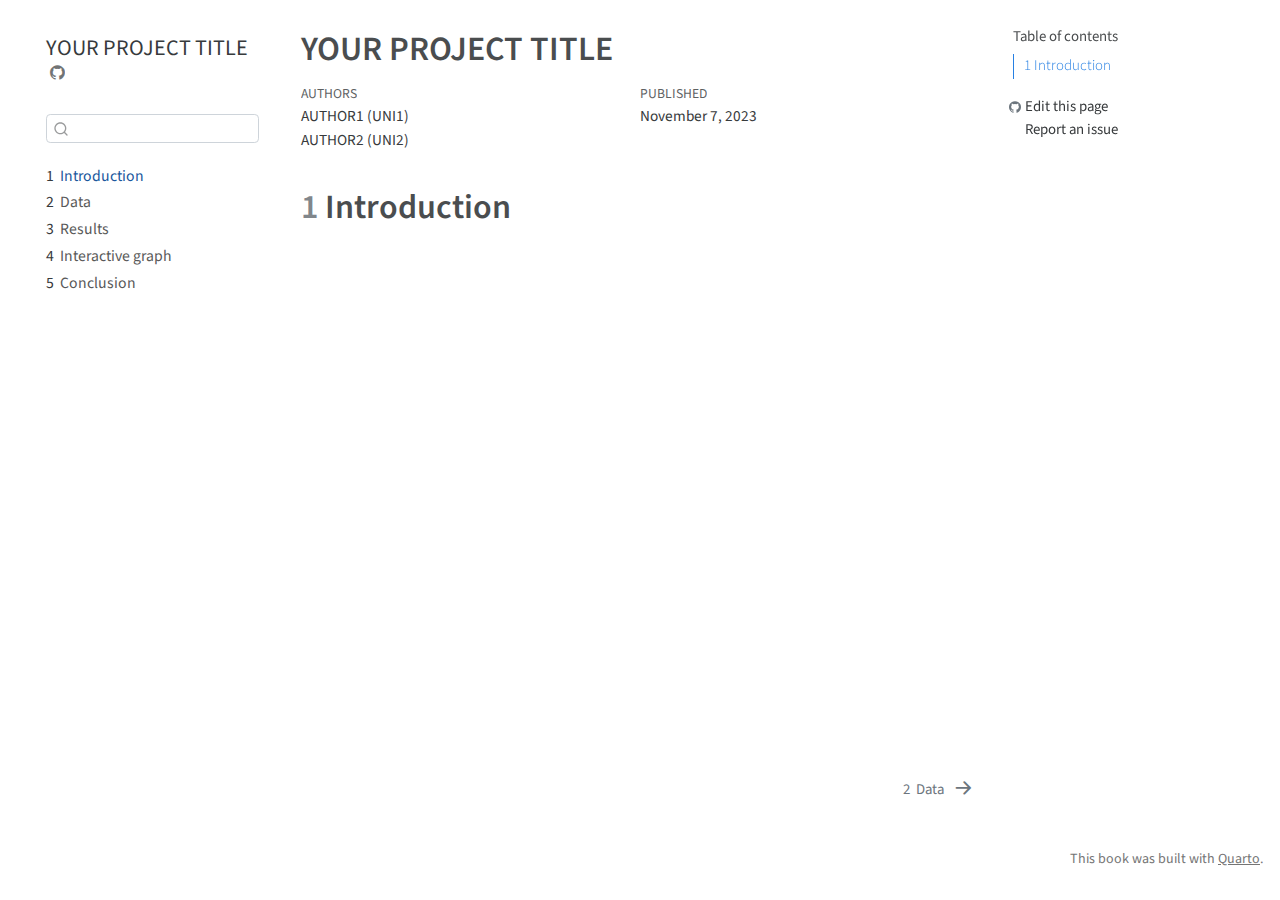
==== docs/index.html @ 5ba65faf "Initial commit" ====
<!DOCTYPE html>
<html xmlns="http://www.w3.org/1999/xhtml" lang="en" xml:lang="en"><head>

<meta charset="utf-8">
<meta name="generator" content="quarto-1.3.433">

<meta name="viewport" content="width=device-width, initial-scale=1.0, user-scalable=yes">

<meta name="author" content="AUTHOR1 (UNI1)">
<meta name="author" content="AUTHOR2 (UNI2)">
<meta name="dcterms.date" content="2023-11-07">

<title>YOUR PROJECT TITLE</title>
<style>
code{white-space: pre-wrap;}
span.smallcaps{font-variant: small-caps;}
div.columns{display: flex; gap: min(4vw, 1.5em);}
div.column{flex: auto; overflow-x: auto;}
div.hanging-indent{margin-left: 1.5em; text-indent: -1.5em;}
ul.task-list{list-style: none;}
ul.task-list li input[type="checkbox"] {
  width: 0.8em;
  margin: 0 0.8em 0.2em -1em; /* quarto-specific, see https://github.com/quarto-dev/quarto-cli/issues/4556 */ 
  vertical-align: middle;
}
</style>


<script src="site_libs/quarto-nav/quarto-nav.js"></script>
<script src="site_libs/quarto-nav/headroom.min.js"></script>
<script src="site_libs/clipboard/clipboard.min.js"></script>
<script src="site_libs/quarto-search/autocomplete.umd.js"></script>
<script src="site_libs/quarto-search/fuse.min.js"></script>
<script src="site_libs/quarto-search/quarto-search.js"></script>
<meta name="quarto:offset" content="./">
<link href="./data.html" rel="next">
<script src="site_libs/quarto-html/quarto.js"></script>
<script src="site_libs/quarto-html/popper.min.js"></script>
<script src="site_libs/quarto-html/tippy.umd.min.js"></script>
<script src="site_libs/quarto-html/anchor.min.js"></script>
<link href="site_libs/quarto-html/tippy.css" rel="stylesheet">
<link href="site_libs/quarto-html/quarto-syntax-highlighting.css" rel="stylesheet" id="quarto-text-highlighting-styles">
<script src="site_libs/bootstrap/bootstrap.min.js"></script>
<link href="site_libs/bootstrap/bootstrap-icons.css" rel="stylesheet">
<link href="site_libs/bootstrap/bootstrap.min.css" rel="stylesheet" id="quarto-bootstrap" data-mode="light">
<script id="quarto-search-options" type="application/json">{
  "location": "sidebar",
  "copy-button": false,
  "collapse-after": 3,
  "panel-placement": "start",
  "type": "textbox",
  "limit": 20,
  "language": {
    "search-no-results-text": "No results",
    "search-matching-documents-text": "matching documents",
    "search-copy-link-title": "Copy link to search",
    "search-hide-matches-text": "Hide additional matches",
    "search-more-match-text": "more match in this document",
    "search-more-matches-text": "more matches in this document",
    "search-clear-button-title": "Clear",
    "search-detached-cancel-button-title": "Cancel",
    "search-submit-button-title": "Submit",
    "search-label": "Search"
  }
}</script>


</head>

<body class="nav-sidebar floating">

<div id="quarto-search-results"></div>
  <header id="quarto-header" class="headroom fixed-top">
  <nav class="quarto-secondary-nav">
    <div class="container-fluid d-flex">
      <button type="button" class="quarto-btn-toggle btn" data-bs-toggle="collapse" data-bs-target="#quarto-sidebar,#quarto-sidebar-glass" aria-controls="quarto-sidebar" aria-expanded="false" aria-label="Toggle sidebar navigation" onclick="if (window.quartoToggleHeadroom) { window.quartoToggleHeadroom(); }">
        <i class="bi bi-layout-text-sidebar-reverse"></i>
      </button>
      <nav class="quarto-page-breadcrumbs" aria-label="breadcrumb"><ol class="breadcrumb"><li class="breadcrumb-item"><a href="./index.html"><span class="chapter-number">1</span>&nbsp; <span class="chapter-title">Introduction</span></a></li></ol></nav>
      <a class="flex-grow-1" role="button" data-bs-toggle="collapse" data-bs-target="#quarto-sidebar,#quarto-sidebar-glass" aria-controls="quarto-sidebar" aria-expanded="false" aria-label="Toggle sidebar navigation" onclick="if (window.quartoToggleHeadroom) { window.quartoToggleHeadroom(); }">      
      </a>
      <button type="button" class="btn quarto-search-button" aria-label="" onclick="window.quartoOpenSearch();">
        <i class="bi bi-search"></i>
      </button>
    </div>
  </nav>
</header>
<!-- content -->
<div id="quarto-content" class="quarto-container page-columns page-rows-contents page-layout-article">
<!-- sidebar -->
  <nav id="quarto-sidebar" class="sidebar collapse collapse-horizontal sidebar-navigation floating overflow-auto">
    <div class="pt-lg-2 mt-2 text-left sidebar-header">
    <div class="sidebar-title mb-0 py-0">
      <a href="./">YOUR PROJECT TITLE</a> 
        <div class="sidebar-tools-main">
    <a href="https://github.com/YOUR_GITHUB_ACCOUNT/REPO_NAME" rel="" title="Source Code" class="quarto-navigation-tool px-1" aria-label="Source Code"><i class="bi bi-github"></i></a>
</div>
    </div>
      </div>
        <div class="mt-2 flex-shrink-0 align-items-center">
        <div class="sidebar-search">
        <div id="quarto-search" class="" title="Search"></div>
        </div>
        </div>
    <div class="sidebar-menu-container"> 
    <ul class="list-unstyled mt-1">
        <li class="sidebar-item">
  <div class="sidebar-item-container"> 
  <a href="./index.html" class="sidebar-item-text sidebar-link active">
 <span class="menu-text"><span class="chapter-number">1</span>&nbsp; <span class="chapter-title">Introduction</span></span></a>
  </div>
</li>
        <li class="sidebar-item">
  <div class="sidebar-item-container"> 
  <a href="./data.html" class="sidebar-item-text sidebar-link">
 <span class="menu-text"><span class="chapter-number">2</span>&nbsp; <span class="chapter-title">Data</span></span></a>
  </div>
</li>
        <li class="sidebar-item">
  <div class="sidebar-item-container"> 
  <a href="./results.html" class="sidebar-item-text sidebar-link">
 <span class="menu-text"><span class="chapter-number">3</span>&nbsp; <span class="chapter-title">Results</span></span></a>
  </div>
</li>
        <li class="sidebar-item">
  <div class="sidebar-item-container"> 
  <a href="./d3graph.html" class="sidebar-item-text sidebar-link">
 <span class="menu-text"><span class="chapter-number">4</span>&nbsp; <span class="chapter-title">Interactive graph</span></span></a>
  </div>
</li>
        <li class="sidebar-item">
  <div class="sidebar-item-container"> 
  <a href="./conclusion.html" class="sidebar-item-text sidebar-link">
 <span class="menu-text"><span class="chapter-number">5</span>&nbsp; <span class="chapter-title">Conclusion</span></span></a>
  </div>
</li>
    </ul>
    </div>
</nav>
<div id="quarto-sidebar-glass" data-bs-toggle="collapse" data-bs-target="#quarto-sidebar,#quarto-sidebar-glass"></div>
<!-- margin-sidebar -->
    <div id="quarto-margin-sidebar" class="sidebar margin-sidebar">
        <nav id="TOC" role="doc-toc" class="toc-active">
    <h2 id="toc-title">Table of contents</h2>
   
  <ul>
  <li><a href="#introduction" id="toc-introduction" class="nav-link active" data-scroll-target="#introduction"><span class="header-section-number">1</span> Introduction</a></li>
  </ul>
<div class="toc-actions"><div><i class="bi bi-github"></i></div><div class="action-links"><p><a href="https://github.com/YOUR_GITHUB_ACCOUNT/REPO_NAME/edit/main/index.qmd" class="toc-action">Edit this page</a></p><p><a href="https://github.com/YOUR_GITHUB_ACCOUNT/REPO_NAME/issues/new" class="toc-action">Report an issue</a></p></div></div></nav>
    </div>
<!-- main -->
<main class="content" id="quarto-document-content">

<header id="title-block-header" class="quarto-title-block default">
<div class="quarto-title">
<h1 class="title">YOUR PROJECT TITLE</h1>
</div>



<div class="quarto-title-meta">

    <div>
    <div class="quarto-title-meta-heading">Authors</div>
    <div class="quarto-title-meta-contents">
             <p>AUTHOR1 (UNI1) </p>
             <p>AUTHOR2 (UNI2) </p>
          </div>
  </div>
    
    <div>
    <div class="quarto-title-meta-heading">Published</div>
    <div class="quarto-title-meta-contents">
      <p class="date">November 7, 2023</p>
    </div>
  </div>
  
    
  </div>
  

</header>

<section id="introduction" class="level1" data-number="1">
<h1 data-number="1"><span class="header-section-number">1</span> Introduction</h1>


</section>

</main> <!-- /main -->
<script id="quarto-html-after-body" type="application/javascript">
window.document.addEventListener("DOMContentLoaded", function (event) {
  const toggleBodyColorMode = (bsSheetEl) => {
    const mode = bsSheetEl.getAttribute("data-mode");
    const bodyEl = window.document.querySelector("body");
    if (mode === "dark") {
      bodyEl.classList.add("quarto-dark");
      bodyEl.classList.remove("quarto-light");
    } else {
      bodyEl.classList.add("quarto-light");
      bodyEl.classList.remove("quarto-dark");
    }
  }
  const toggleBodyColorPrimary = () => {
    const bsSheetEl = window.document.querySelector("link#quarto-bootstrap");
    if (bsSheetEl) {
      toggleBodyColorMode(bsSheetEl);
    }
  }
  toggleBodyColorPrimary();  
  const icon = "";
  const anchorJS = new window.AnchorJS();
  anchorJS.options = {
    placement: 'right',
    icon: icon
  };
  anchorJS.add('.anchored');
  const isCodeAnnotation = (el) => {
    for (const clz of el.classList) {
      if (clz.startsWith('code-annotation-')) {                     
        return true;
      }
    }
    return false;
  }
  const clipboard = new window.ClipboardJS('.code-copy-button', {
    text: function(trigger) {
      const codeEl = trigger.previousElementSibling.cloneNode(true);
      for (const childEl of codeEl.children) {
        if (isCodeAnnotation(childEl)) {
          childEl.remove();
        }
      }
      return codeEl.innerText;
    }
  });
  clipboard.on('success', function(e) {
    // button target
    const button = e.trigger;
    // don't keep focus
    button.blur();
    // flash "checked"
    button.classList.add('code-copy-button-checked');
    var currentTitle = button.getAttribute("title");
    button.setAttribute("title", "Copied!");
    let tooltip;
    if (window.bootstrap) {
      button.setAttribute("data-bs-toggle", "tooltip");
      button.setAttribute("data-bs-placement", "left");
      button.setAttribute("data-bs-title", "Copied!");
      tooltip = new bootstrap.Tooltip(button, 
        { trigger: "manual", 
          customClass: "code-copy-button-tooltip",
          offset: [0, -8]});
      tooltip.show();    
    }
    setTimeout(function() {
      if (tooltip) {
        tooltip.hide();
        button.removeAttribute("data-bs-title");
        button.removeAttribute("data-bs-toggle");
        button.removeAttribute("data-bs-placement");
      }
      button.setAttribute("title", currentTitle);
      button.classList.remove('code-copy-button-checked');
    }, 1000);
    // clear code selection
    e.clearSelection();
  });
  function tippyHover(el, contentFn) {
    const config = {
      allowHTML: true,
      content: contentFn,
      maxWidth: 500,
      delay: 100,
      arrow: false,
      appendTo: function(el) {
          return el.parentElement;
      },
      interactive: true,
      interactiveBorder: 10,
      theme: 'quarto',
      placement: 'bottom-start'
    };
    window.tippy(el, config); 
  }
  const noterefs = window.document.querySelectorAll('a[role="doc-noteref"]');
  for (var i=0; i<noterefs.length; i++) {
    const ref = noterefs[i];
    tippyHover(ref, function() {
      // use id or data attribute instead here
      let href = ref.getAttribute('data-footnote-href') || ref.getAttribute('href');
      try { href = new URL(href).hash; } catch {}
      const id = href.replace(/^#\/?/, "");
      const note = window.document.getElementById(id);
      return note.innerHTML;
    });
  }
      let selectedAnnoteEl;
      const selectorForAnnotation = ( cell, annotation) => {
        let cellAttr = 'data-code-cell="' + cell + '"';
        let lineAttr = 'data-code-annotation="' +  annotation + '"';
        const selector = 'span[' + cellAttr + '][' + lineAttr + ']';
        return selector;
      }
      const selectCodeLines = (annoteEl) => {
        const doc = window.document;
        const targetCell = annoteEl.getAttribute("data-target-cell");
        const targetAnnotation = annoteEl.getAttribute("data-target-annotation");
        const annoteSpan = window.document.querySelector(selectorForAnnotation(targetCell, targetAnnotation));
        const lines = annoteSpan.getAttribute("data-code-lines").split(",");
        const lineIds = lines.map((line) => {
          return targetCell + "-" + line;
        })
        let top = null;
        let height = null;
        let parent = null;
        if (lineIds.length > 0) {
            //compute the position of the single el (top and bottom and make a div)
            const el = window.document.getElementById(lineIds[0]);
            top = el.offsetTop;
            height = el.offsetHeight;
            parent = el.parentElement.parentElement;
          if (lineIds.length > 1) {
            const lastEl = window.document.getElementById(lineIds[lineIds.length - 1]);
            const bottom = lastEl.offsetTop + lastEl.offsetHeight;
            height = bottom - top;
          }
          if (top !== null && height !== null && parent !== null) {
            // cook up a div (if necessary) and position it 
            let div = window.document.getElementById("code-annotation-line-highlight");
            if (div === null) {
              div = window.document.createElement("div");
              div.setAttribute("id", "code-annotation-line-highlight");
              div.style.position = 'absolute';
              parent.appendChild(div);
            }
            div.style.top = top - 2 + "px";
            div.style.height = height + 4 + "px";
            let gutterDiv = window.document.getElementById("code-annotation-line-highlight-gutter");
            if (gutterDiv === null) {
              gutterDiv = window.document.createElement("div");
              gutterDiv.setAttribute("id", "code-annotation-line-highlight-gutter");
              gutterDiv.style.position = 'absolute';
              const codeCell = window.document.getElementById(targetCell);
              const gutter = codeCell.querySelector('.code-annotation-gutter');
              gutter.appendChild(gutterDiv);
            }
            gutterDiv.style.top = top - 2 + "px";
            gutterDiv.style.height = height + 4 + "px";
          }
          selectedAnnoteEl = annoteEl;
        }
      };
      const unselectCodeLines = () => {
        const elementsIds = ["code-annotation-line-highlight", "code-annotation-line-highlight-gutter"];
        elementsIds.forEach((elId) => {
          const div = window.document.getElementById(elId);
          if (div) {
            div.remove();
          }
        });
        selectedAnnoteEl = undefined;
      };
      // Attach click handler to the DT
      const annoteDls = window.document.querySelectorAll('dt[data-target-cell]');
      for (const annoteDlNode of annoteDls) {
        annoteDlNode.addEventListener('click', (event) => {
          const clickedEl = event.target;
          if (clickedEl !== selectedAnnoteEl) {
            unselectCodeLines();
            const activeEl = window.document.querySelector('dt[data-target-cell].code-annotation-active');
            if (activeEl) {
              activeEl.classList.remove('code-annotation-active');
            }
            selectCodeLines(clickedEl);
            clickedEl.classList.add('code-annotation-active');
          } else {
            // Unselect the line
            unselectCodeLines();
            clickedEl.classList.remove('code-annotation-active');
          }
        });
      }
  const findCites = (el) => {
    const parentEl = el.parentElement;
    if (parentEl) {
      const cites = parentEl.dataset.cites;
      if (cites) {
        return {
          el,
          cites: cites.split(' ')
        };
      } else {
        return findCites(el.parentElement)
      }
    } else {
      return undefined;
    }
  };
  var bibliorefs = window.document.querySelectorAll('a[role="doc-biblioref"]');
  for (var i=0; i<bibliorefs.length; i++) {
    const ref = bibliorefs[i];
    const citeInfo = findCites(ref);
    if (citeInfo) {
      tippyHover(citeInfo.el, function() {
        var popup = window.document.createElement('div');
        citeInfo.cites.forEach(function(cite) {
          var citeDiv = window.document.createElement('div');
          citeDiv.classList.add('hanging-indent');
          citeDiv.classList.add('csl-entry');
          var biblioDiv = window.document.getElementById('ref-' + cite);
          if (biblioDiv) {
            citeDiv.innerHTML = biblioDiv.innerHTML;
          }
          popup.appendChild(citeDiv);
        });
        return popup.innerHTML;
      });
    }
  }
});
</script>
<nav class="page-navigation">
  <div class="nav-page nav-page-previous">
  </div>
  <div class="nav-page nav-page-next">
      <a href="./data.html" class="pagination-link">
        <span class="nav-page-text"><span class="chapter-number">2</span>&nbsp; <span class="chapter-title">Data</span></span> <i class="bi bi-arrow-right-short"></i>
      </a>
  </div>
</nav>
</div> <!-- /content -->
<footer class="footer">
  <div class="nav-footer">
    <div class="nav-footer-left">
      &nbsp;
    </div>   
    <div class="nav-footer-center">
      &nbsp;
    </div>
    <div class="nav-footer-right">This book was built with <a href="https://quarto.org/">Quarto</a>.</div>
  </div>
</footer>



</body></html>
---- docs/site_libs/quarto-html/tippy.css ----
.tippy-box[data-animation=fade][data-state=hidden]{opacity:0}[data-tippy-root]{max-width:calc(100vw - 10px)}.tippy-box{position:relative;background-color:#333;color:#fff;border-radius:4px;font-size:14px;line-height:1.4;white-space:normal;outline:0;transition-property:transform,visibility,opacity}.tippy-box[data-placement^=top]>.tippy-arrow{bottom:0}.tippy-box[data-placement^=top]>.tippy-arrow:before{bottom:-7px;left:0;border-width:8px 8px 0;border-top-color:initial;transform-origin:center top}.tippy-box[data-placement^=bottom]>.tippy-arrow{top:0}.tippy-box[data-placement^=bottom]>.tippy-arrow:before{top:-7px;left:0;border-width:0 8px 8px;border-bottom-color:initial;transform-origin:center bottom}.tippy-box[data-placement^=left]>.tippy-arrow{right:0}.tippy-box[data-placement^=left]>.tippy-arrow:before{border-width:8px 0 8px 8px;border-left-color:initial;right:-7px;transform-origin:center left}.tippy-box[data-placement^=right]>.tippy-arrow{left:0}.tippy-box[data-placement^=right]>.tippy-arrow:before{left:-7px;border-width:8px 8px 8px 0;border-right-color:initial;transform-origin:center right}.tippy-box[data-inertia][data-state=visible]{transition-timing-function:cubic-bezier(.54,1.5,.38,1.11)}.tippy-arrow{width:16px;height:16px;color:#333}.tippy-arrow:before{content:"";position:absolute;border-color:transparent;border-style:solid}.tippy-content{position:relative;padding:5px 9px;z-index:1}
---- docs/site_libs/quarto-html/quarto-syntax-highlighting.css ----
/* quarto syntax highlight colors */
:root {
  --quarto-hl-ot-color: #003B4F;
  --quarto-hl-at-color: #657422;
  --quarto-hl-ss-color: #20794D;
  --quarto-hl-an-color: #5E5E5E;
  --quarto-hl-fu-color: #4758AB;
  --quarto-hl-st-color: #20794D;
  --quarto-hl-cf-color: #003B4F;
  --quarto-hl-op-color: #5E5E5E;
  --quarto-hl-er-color: #AD0000;
  --quarto-hl-bn-color: #AD0000;
  --quarto-hl-al-color: #AD0000;
  --quarto-hl-va-color: #111111;
  --quarto-hl-bu-color: inherit;
  --quarto-hl-ex-color: inherit;
  --quarto-hl-pp-color: #AD0000;
  --quarto-hl-in-color: #5E5E5E;
  --quarto-hl-vs-color: #20794D;
  --quarto-hl-wa-color: #5E5E5E;
  --quarto-hl-do-color: #5E5E5E;
  --quarto-hl-im-color: #00769E;
  --quarto-hl-ch-color: #20794D;
  --quarto-hl-dt-color: #AD0000;
  --quarto-hl-fl-color: #AD0000;
  --quarto-hl-co-color: #5E5E5E;
  --quarto-hl-cv-color: #5E5E5E;
  --quarto-hl-cn-color: #8f5902;
  --quarto-hl-sc-color: #5E5E5E;
  --quarto-hl-dv-color: #AD0000;
  --quarto-hl-kw-color: #003B4F;
}

/* other quarto variables */
:root {
  --quarto-font-monospace: SFMono-Regular, Menlo, Monaco, Consolas, "Liberation Mono", "Courier New", monospace;
}

pre > code.sourceCode > span {
  color: #003B4F;
}

code span {
  color: #003B4F;
}

code.sourceCode > span {
  color: #003B4F;
}

div.sourceCode,
div.sourceCode pre.sourceCode {
  color: #003B4F;
}

code span.ot {
  color: #003B4F;
  font-style: inherit;
}

code span.at {
  color: #657422;
  font-style: inherit;
}

code span.ss {
  color: #20794D;
  font-style: inherit;
}

code span.an {
  color: #5E5E5E;
  font-style: inherit;
}

code span.fu {
  color: #4758AB;
  font-style: inherit;
}

code span.st {
  color: #20794D;
  font-style: inherit;
}

code span.cf {
  color: #003B4F;
  font-style: inherit;
}

code span.op {
  color: #5E5E5E;
  font-style: inherit;
}

code span.er {
  color: #AD0000;
  font-style: inherit;
}

code span.bn {
  color: #AD0000;
  font-style: inherit;
}

code span.al {
  color: #AD0000;
  font-style: inherit;
}

code span.va {
  color: #111111;
  font-style: inherit;
}

code span.bu {
  font-style: inherit;
}

code span.ex {
  font-style: inherit;
}

code span.pp {
  color: #AD0000;
  font-style: inherit;
}

code span.in {
  color: #5E5E5E;
  font-style: inherit;
}

code span.vs {
  color: #20794D;
  font-style: inherit;
}

code span.wa {
  color: #5E5E5E;
  font-style: italic;
}

code span.do {
  color: #5E5E5E;
  font-style: italic;
}

code span.im {
  color: #00769E;
  font-style: inherit;
}

code span.ch {
  color: #20794D;
  font-style: inherit;
}

code span.dt {
  color: #AD0000;
  font-style: inherit;
}

code span.fl {
  color: #AD0000;
  font-style: inherit;
}

code span.co {
  color: #5E5E5E;
  font-style: inherit;
}

code span.cv {
  color: #5E5E5E;
  font-style: italic;
}

code span.cn {
  color: #8f5902;
  font-style: inherit;
}

code span.sc {
  color: #5E5E5E;
  font-style: inherit;
}

code span.dv {
  color: #AD0000;
  font-style: inherit;
}

code span.kw {
  color: #003B4F;
  font-style: inherit;
}

.prevent-inlining {
  content: "</";
}

/*# sourceMappingURL=debc5d5d77c3f9108843748ff7464032.css.map */
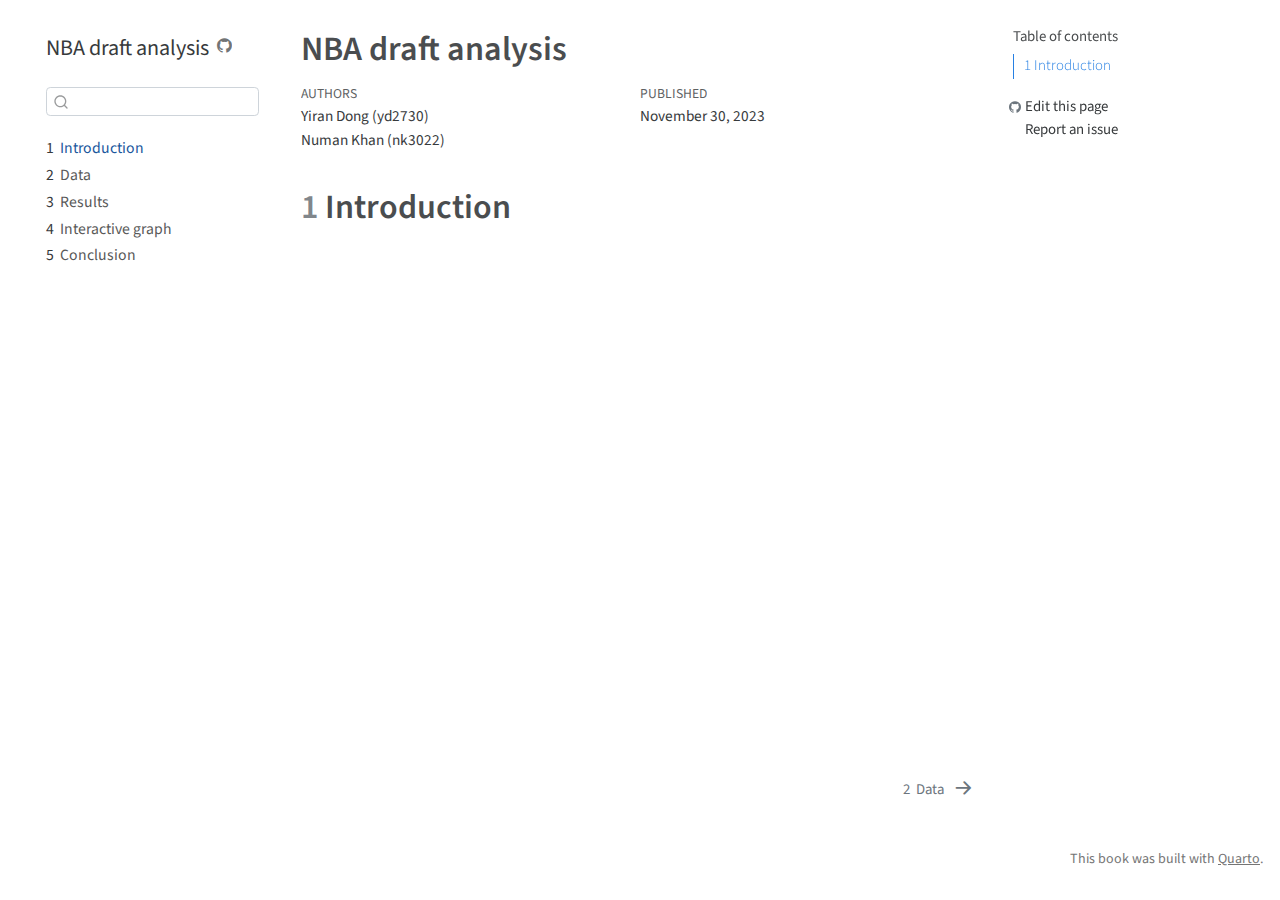
==== commit b9ffd57c: "Inital and data update" ====
--- a/docs/index.html
+++ b/docs/index.html
@@ -6,11 +6,11 @@
 
 <meta name="viewport" content="width=device-width, initial-scale=1.0, user-scalable=yes">
 
-<meta name="author" content="AUTHOR1 (UNI1)">
-<meta name="author" content="AUTHOR2 (UNI2)">
-<meta name="dcterms.date" content="2023-11-07">
-
-<title>YOUR PROJECT TITLE</title>
+<meta name="author" content="Yiran Dong (yd2730)">
+<meta name="author" content="Numan Khan (nk3022)">
+<meta name="dcterms.date" content="2023-11-30">
+
+<title>NBA draft analysis</title>
 <style>
 code{white-space: pre-wrap;}
 span.smallcaps{font-variant: small-caps;}
@@ -91,9 +91,9 @@
   <nav id="quarto-sidebar" class="sidebar collapse collapse-horizontal sidebar-navigation floating overflow-auto">
     <div class="pt-lg-2 mt-2 text-left sidebar-header">
     <div class="sidebar-title mb-0 py-0">
-      <a href="./">YOUR PROJECT TITLE</a> 
+      <a href="./">NBA draft analysis</a> 
         <div class="sidebar-tools-main">
-    <a href="https://github.com/YOUR_GITHUB_ACCOUNT/REPO_NAME" rel="" title="Source Code" class="quarto-navigation-tool px-1" aria-label="Source Code"><i class="bi bi-github"></i></a>
+    <a href="https://github.com/dongyiran2730/EDAV-final-project" rel="" title="Source Code" class="quarto-navigation-tool px-1" aria-label="Source Code"><i class="bi bi-github"></i></a>
 </div>
     </div>
       </div>
@@ -146,14 +146,14 @@
   <ul>
   <li><a href="#introduction" id="toc-introduction" class="nav-link active" data-scroll-target="#introduction"><span class="header-section-number">1</span> Introduction</a></li>
   </ul>
-<div class="toc-actions"><div><i class="bi bi-github"></i></div><div class="action-links"><p><a href="https://github.com/YOUR_GITHUB_ACCOUNT/REPO_NAME/edit/main/index.qmd" class="toc-action">Edit this page</a></p><p><a href="https://github.com/YOUR_GITHUB_ACCOUNT/REPO_NAME/issues/new" class="toc-action">Report an issue</a></p></div></div></nav>
+<div class="toc-actions"><div><i class="bi bi-github"></i></div><div class="action-links"><p><a href="https://github.com/dongyiran2730/EDAV-final-project/edit/main/index.qmd" class="toc-action">Edit this page</a></p><p><a href="https://github.com/dongyiran2730/EDAV-final-project/issues/new" class="toc-action">Report an issue</a></p></div></div></nav>
     </div>
 <!-- main -->
 <main class="content" id="quarto-document-content">
 
 <header id="title-block-header" class="quarto-title-block default">
 <div class="quarto-title">
-<h1 class="title">YOUR PROJECT TITLE</h1>
+<h1 class="title">NBA draft analysis</h1>
 </div>
 
 
@@ -163,15 +163,15 @@
     <div>
     <div class="quarto-title-meta-heading">Authors</div>
     <div class="quarto-title-meta-contents">
-             <p>AUTHOR1 (UNI1) </p>
-             <p>AUTHOR2 (UNI2) </p>
+             <p>Yiran Dong (yd2730) </p>
+             <p>Numan Khan (nk3022) </p>
           </div>
   </div>
     
     <div>
     <div class="quarto-title-meta-heading">Published</div>
     <div class="quarto-title-meta-contents">
-      <p class="date">November 7, 2023</p>
+      <p class="date">November 30, 2023</p>
     </div>
   </div>
   
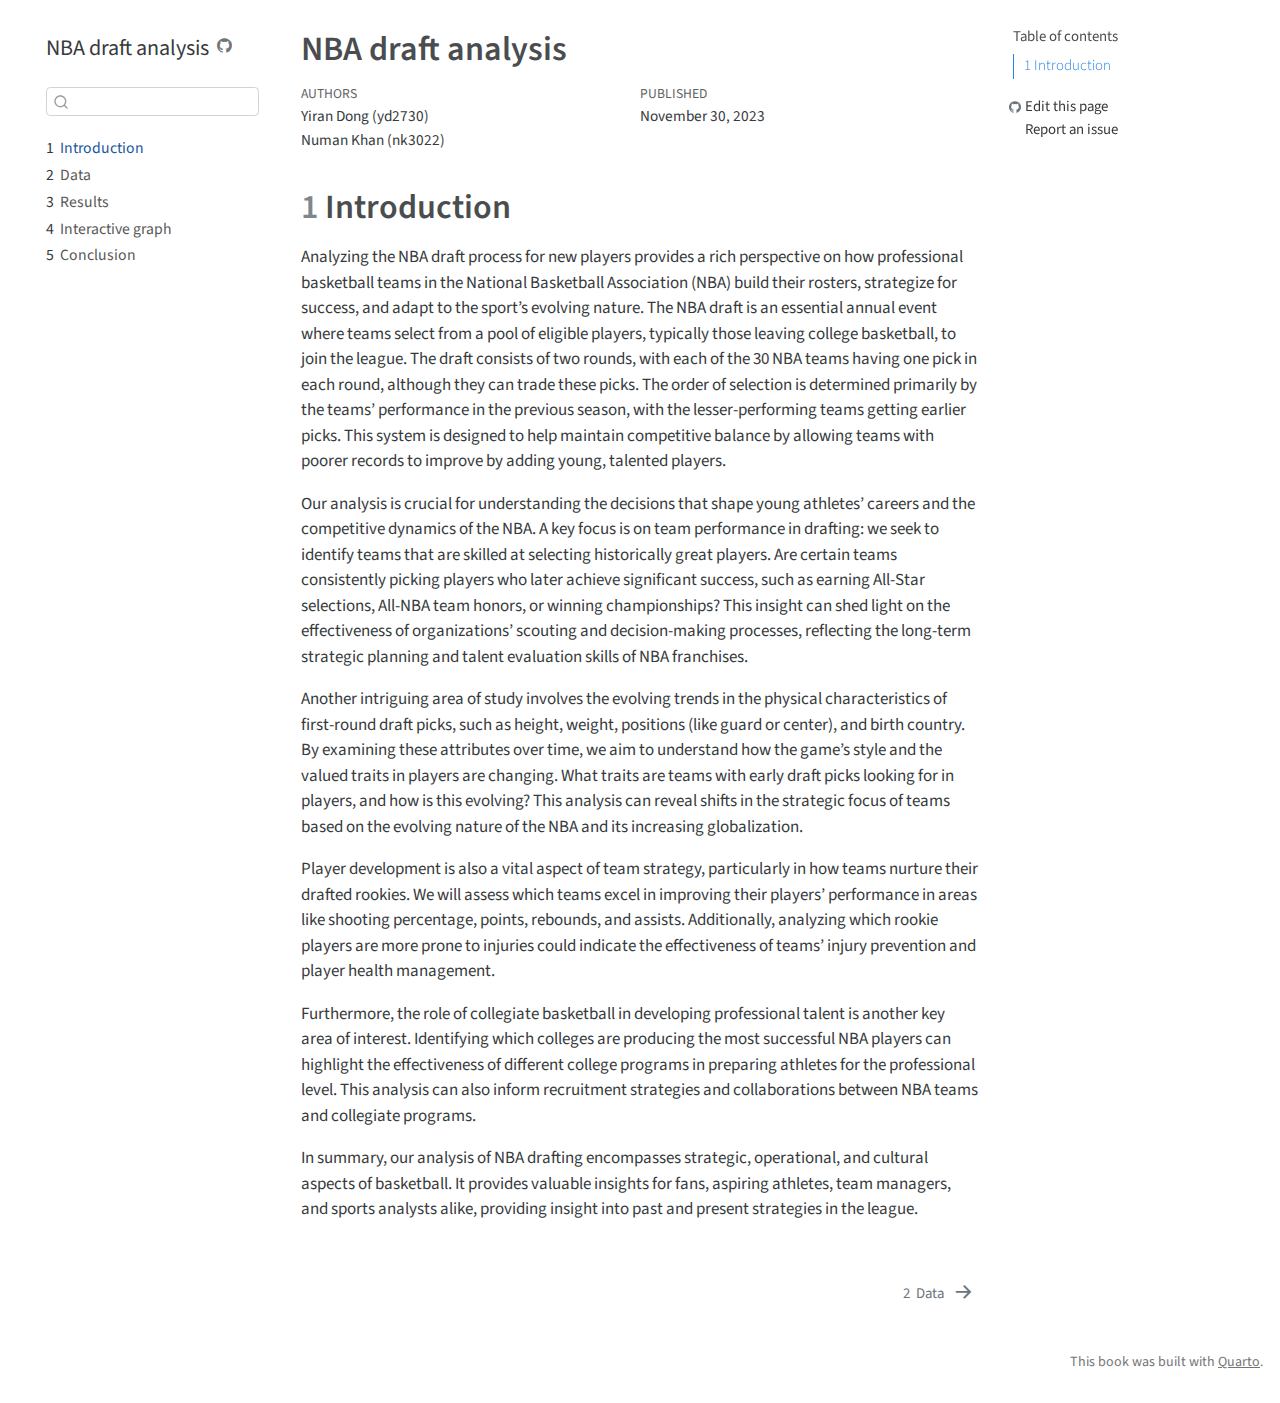
==== commit d4600600: "render update" ====
--- a/docs/index.html
+++ b/docs/index.html
@@ -183,6 +183,12 @@
 
 <section id="introduction" class="level1" data-number="1">
 <h1 data-number="1"><span class="header-section-number">1</span> Introduction</h1>
+<p>Analyzing the NBA draft process for new players provides a rich perspective on how professional basketball teams in the National Basketball Association (NBA) build their rosters, strategize for success, and adapt to the sport’s evolving nature. The NBA draft is an essential annual event where teams select from a pool of eligible players, typically those leaving college basketball, to join the league. The draft consists of two rounds, with each of the 30 NBA teams having one pick in each round, although they can trade these picks. The order of selection is determined primarily by the teams’ performance in the previous season, with the lesser-performing teams getting earlier picks. This system is designed to help maintain competitive balance by allowing teams with poorer records to improve by adding young, talented players.</p>
+<p>Our analysis is crucial for understanding the decisions that shape young athletes’ careers and the competitive dynamics of the NBA. A key focus is on team performance in drafting: we seek to identify teams that are skilled at selecting historically great players. Are certain teams consistently picking players who later achieve significant success, such as earning All-Star selections, All-NBA team honors, or winning championships? This insight can shed light on the effectiveness of organizations’ scouting and decision-making processes, reflecting the long-term strategic planning and talent evaluation skills of NBA franchises.</p>
+<p>Another intriguing area of study involves the evolving trends in the physical characteristics of first-round draft picks, such as height, weight, positions (like guard or center), and birth country. By examining these attributes over time, we aim to understand how the game’s style and the valued traits in players are changing. What traits are teams with early draft picks looking for in players, and how is this evolving? This analysis can reveal shifts in the strategic focus of teams based on the evolving nature of the NBA and its increasing globalization.</p>
+<p>Player development is also a vital aspect of team strategy, particularly in how teams nurture their drafted rookies. We will assess which teams excel in improving their players’ performance in areas like shooting percentage, points, rebounds, and assists. Additionally, analyzing which rookie players are more prone to injuries could indicate the effectiveness of teams’ injury prevention and player health management.</p>
+<p>Furthermore, the role of collegiate basketball in developing professional talent is another key area of interest. Identifying which colleges are producing the most successful NBA players can highlight the effectiveness of different college programs in preparing athletes for the professional level. This analysis can also inform recruitment strategies and collaborations between NBA teams and collegiate programs.</p>
+<p>In summary, our analysis of NBA drafting encompasses strategic, operational, and cultural aspects of basketball. It provides valuable insights for fans, aspiring athletes, team managers, and sports analysts alike, providing insight into past and present strategies in the league.</p>
 
 
 </section>
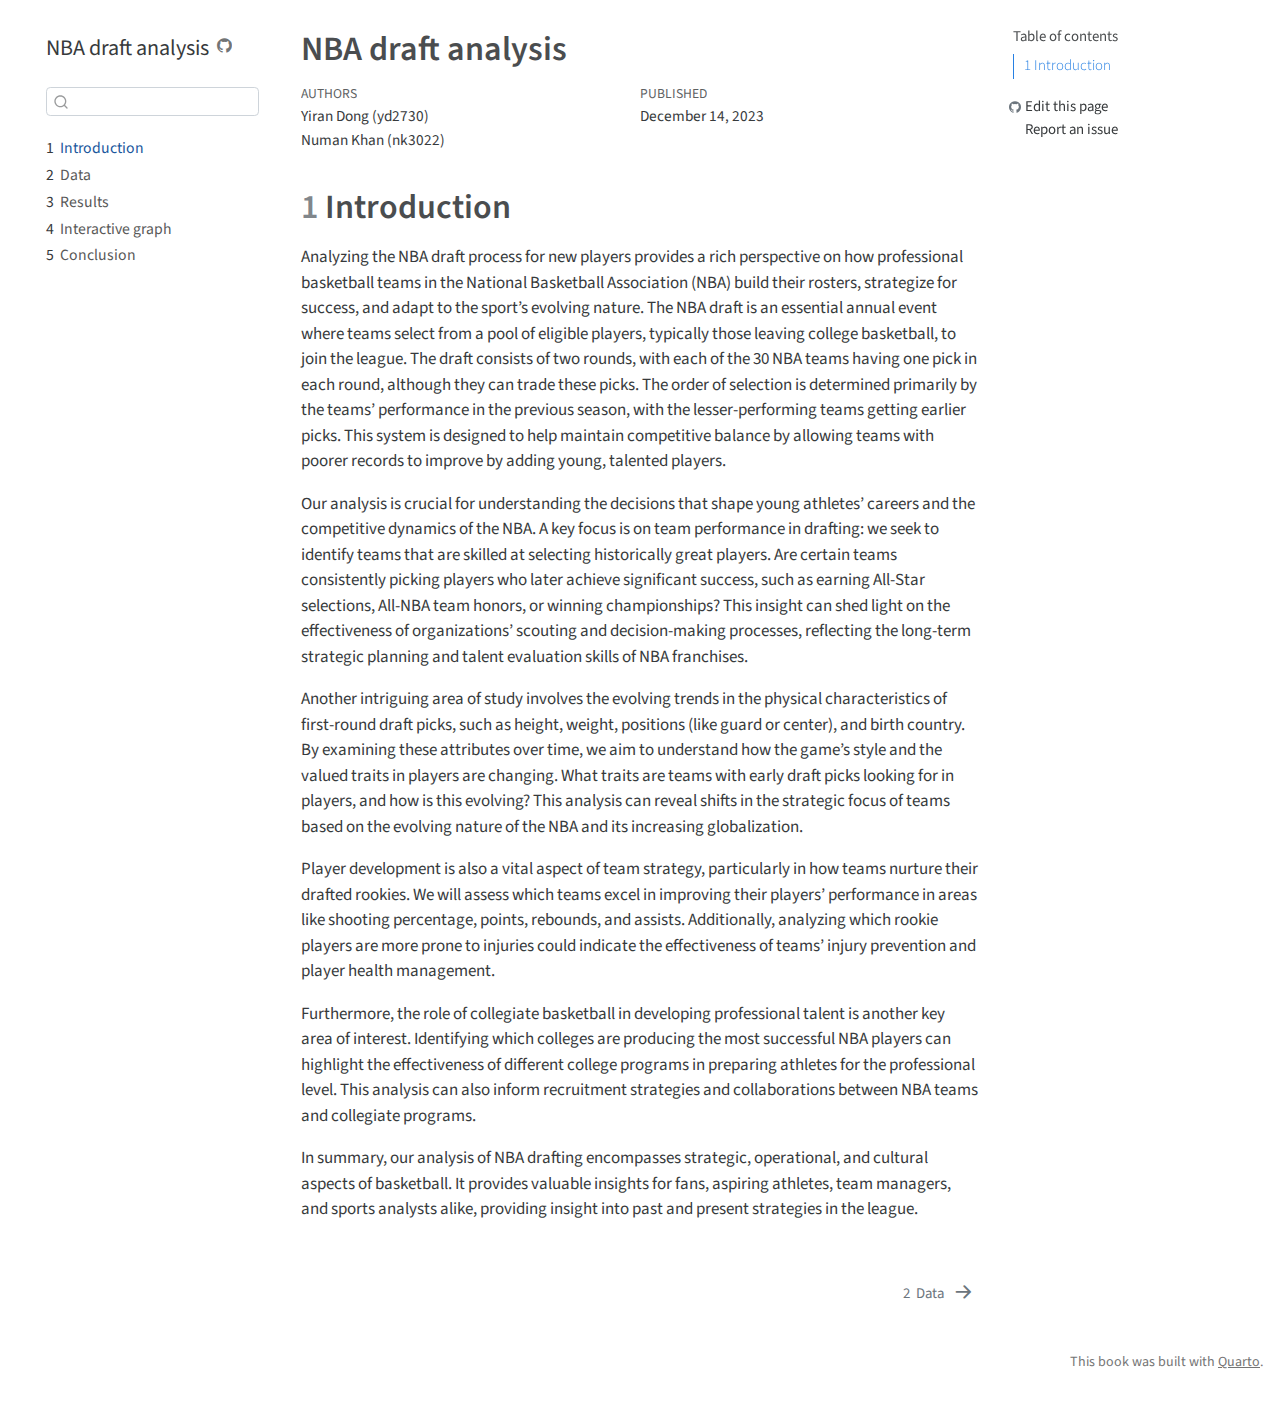
==== commit a31c360b: "Cleaning up some bugs and text" ====
--- a/docs/index.html
+++ b/docs/index.html
@@ -8,7 +8,7 @@
 
 <meta name="author" content="Yiran Dong (yd2730)">
 <meta name="author" content="Numan Khan (nk3022)">
-<meta name="dcterms.date" content="2023-11-30">
+<meta name="dcterms.date" content="2023-12-14">
 
 <title>NBA draft analysis</title>
 <style>
@@ -171,7 +171,7 @@
     <div>
     <div class="quarto-title-meta-heading">Published</div>
     <div class="quarto-title-meta-contents">
-      <p class="date">November 30, 2023</p>
+      <p class="date">December 14, 2023</p>
     </div>
   </div>
   
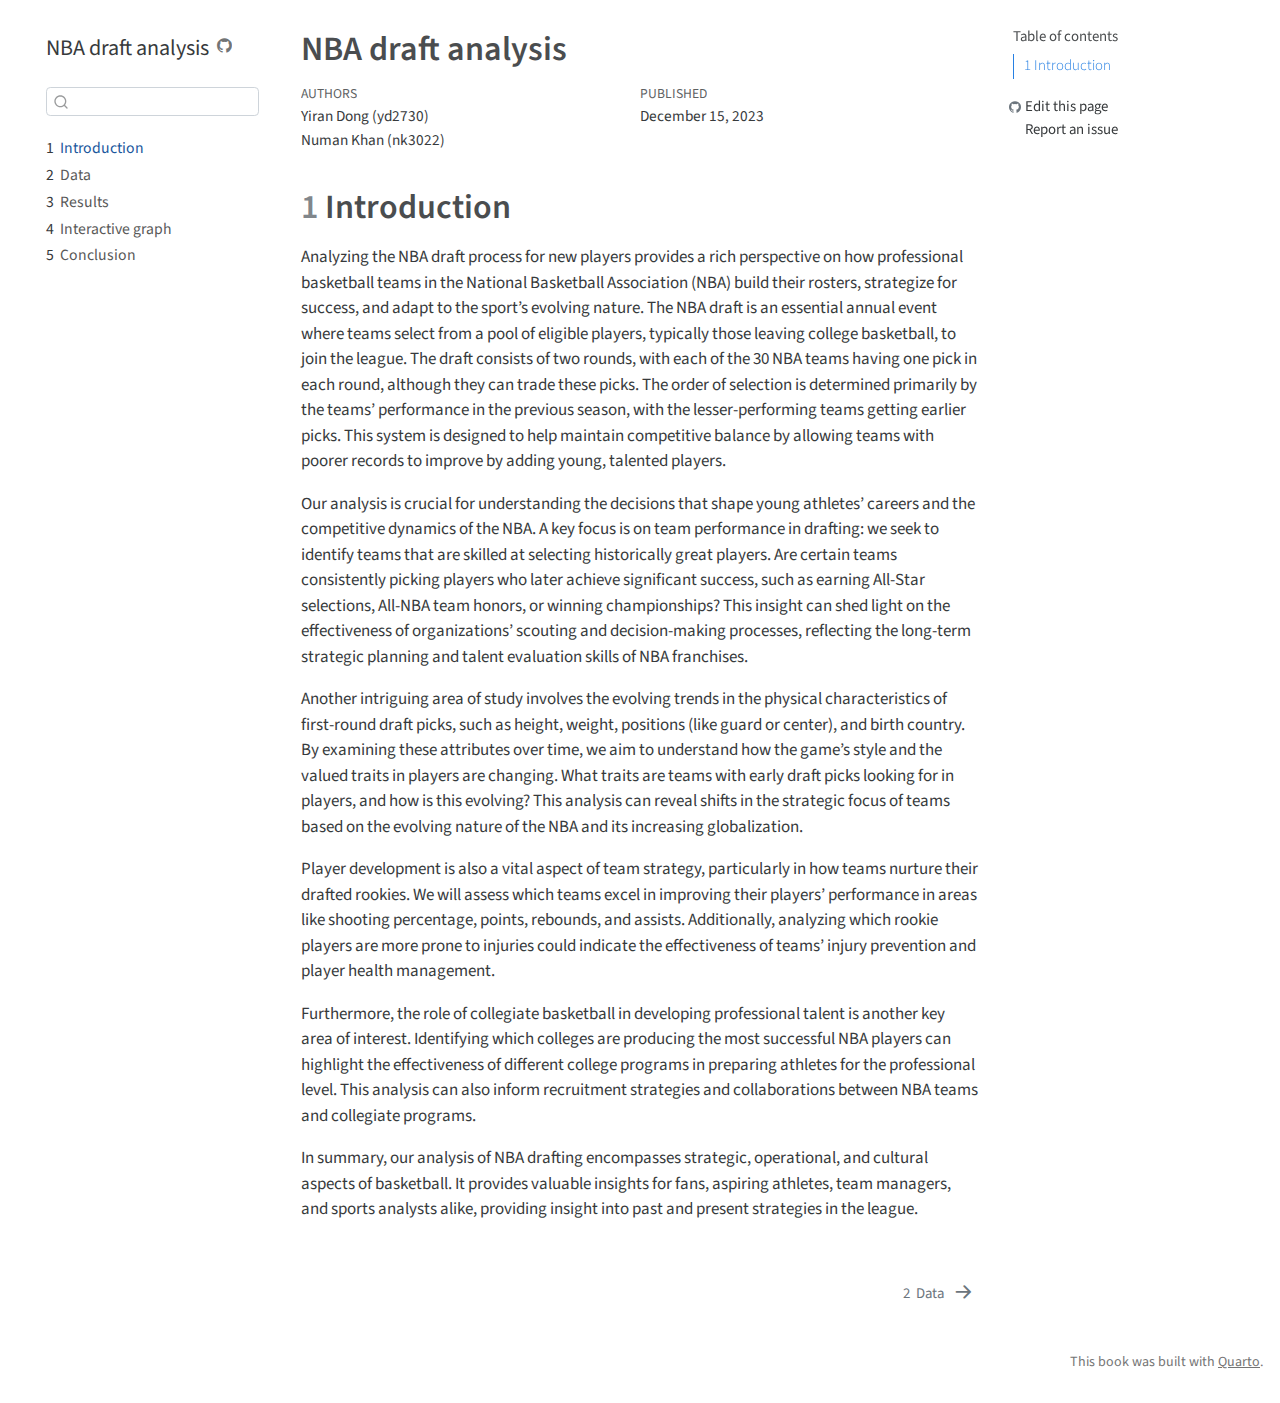
==== commit 1079d123: "improve the code, add some commentary and render format" ====
--- a/docs/index.html
+++ b/docs/index.html
@@ -8,7 +8,7 @@
 
 <meta name="author" content="Yiran Dong (yd2730)">
 <meta name="author" content="Numan Khan (nk3022)">
-<meta name="dcterms.date" content="2023-12-14">
+<meta name="dcterms.date" content="2023-12-15">
 
 <title>NBA draft analysis</title>
 <style>
@@ -171,7 +171,7 @@
     <div>
     <div class="quarto-title-meta-heading">Published</div>
     <div class="quarto-title-meta-contents">
-      <p class="date">December 14, 2023</p>
+      <p class="date">December 15, 2023</p>
     </div>
   </div>
   
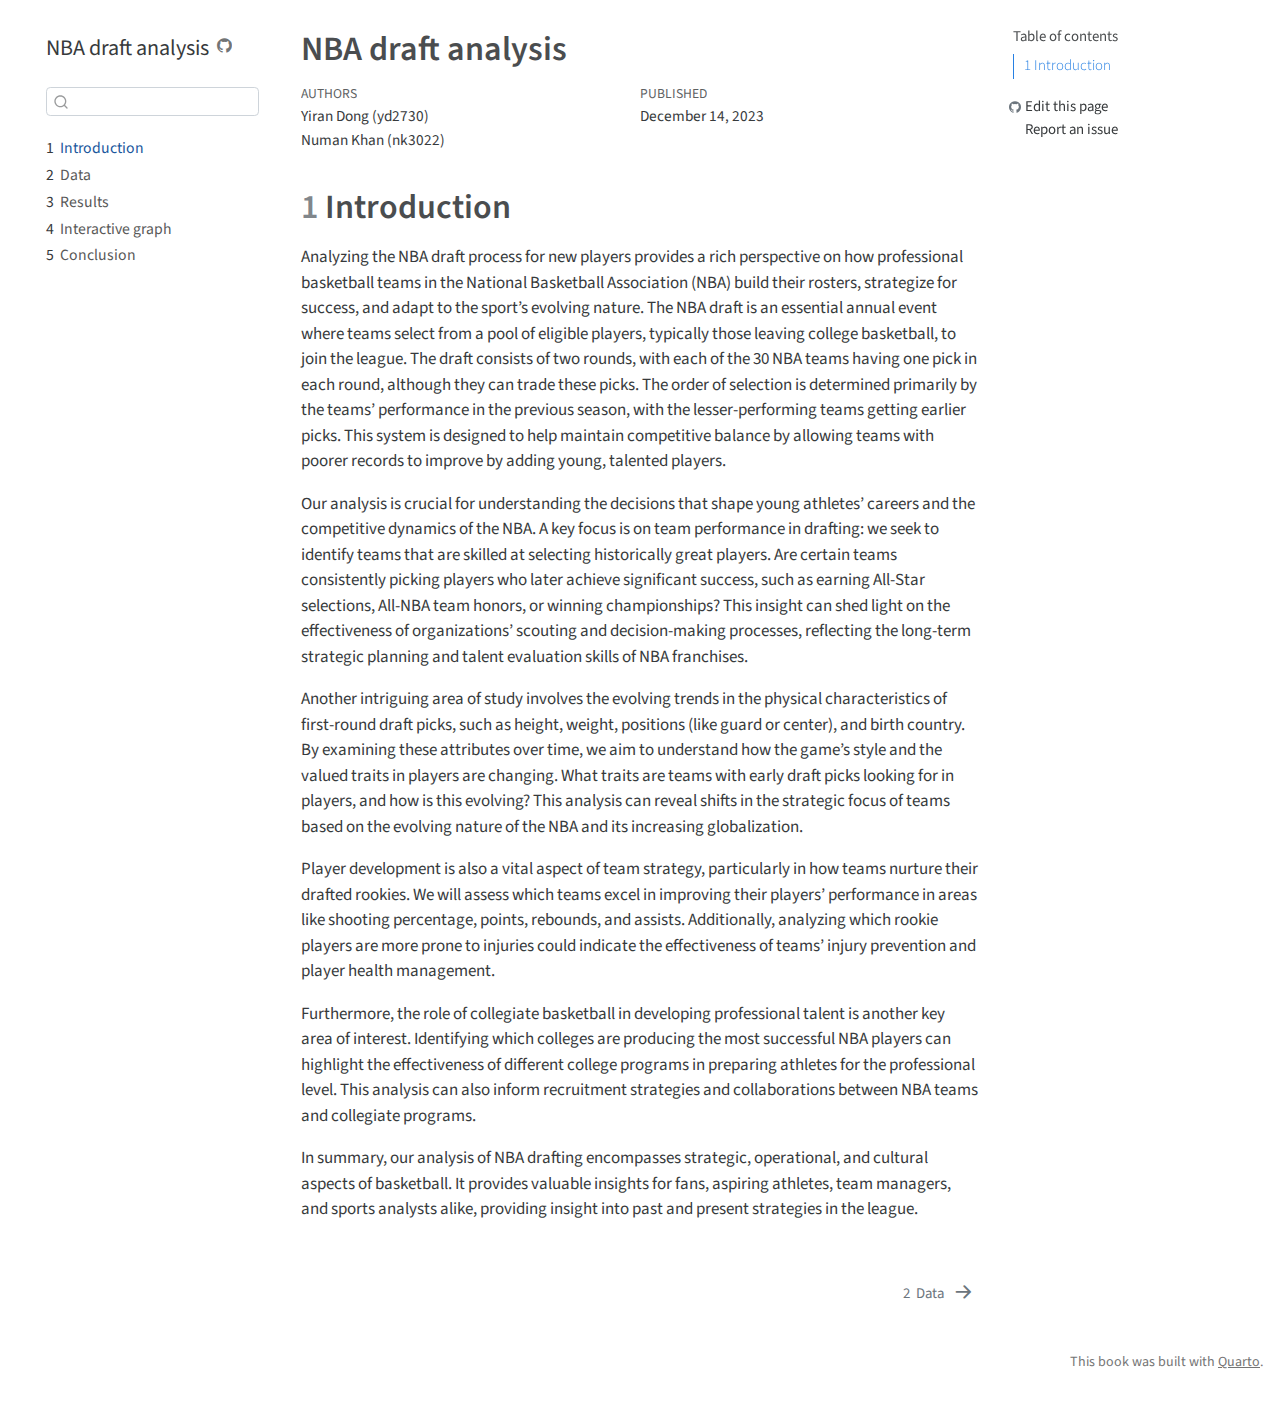
==== commit a704fe95: "Update results and conclusion" ====
--- a/docs/index.html
+++ b/docs/index.html
@@ -8,7 +8,7 @@
 
 <meta name="author" content="Yiran Dong (yd2730)">
 <meta name="author" content="Numan Khan (nk3022)">
-<meta name="dcterms.date" content="2023-12-15">
+<meta name="dcterms.date" content="2023-12-14">
 
 <title>NBA draft analysis</title>
 <style>
@@ -171,7 +171,7 @@
     <div>
     <div class="quarto-title-meta-heading">Published</div>
     <div class="quarto-title-meta-contents">
-      <p class="date">December 15, 2023</p>
+      <p class="date">December 14, 2023</p>
     </div>
   </div>
   
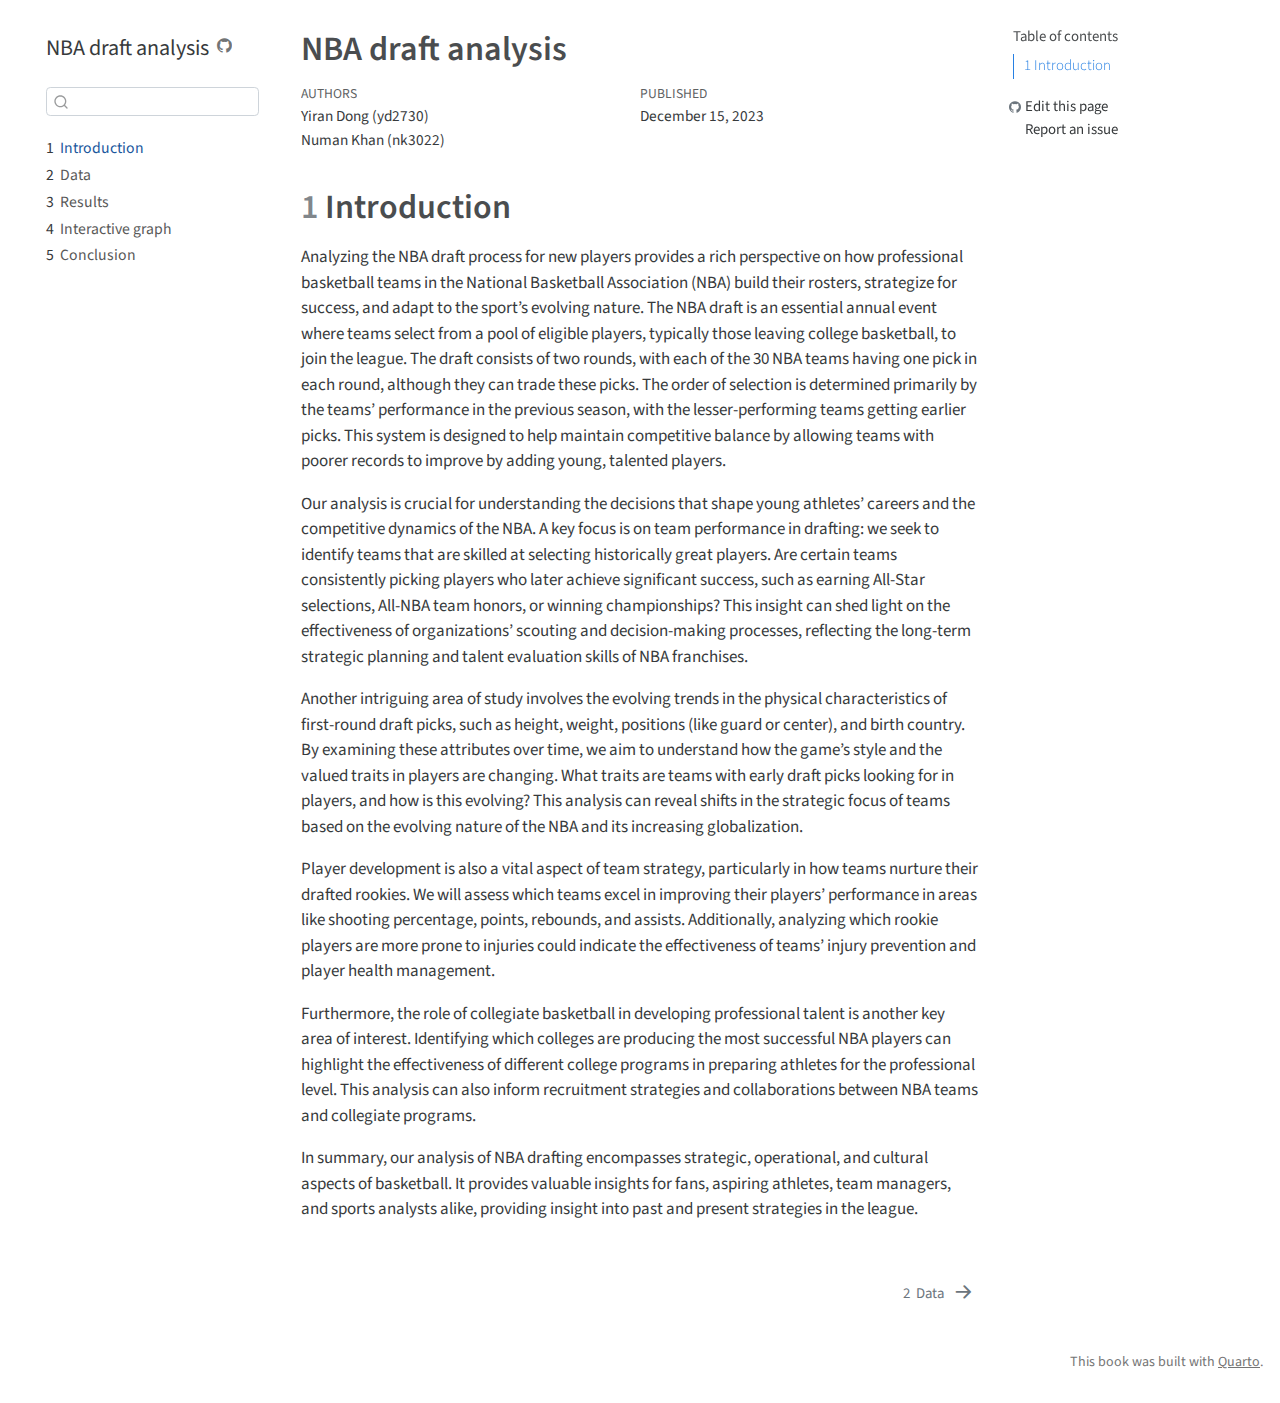
==== commit 495d8665: "Bug fixing" ====
--- a/docs/index.html
+++ b/docs/index.html
@@ -8,7 +8,7 @@
 
 <meta name="author" content="Yiran Dong (yd2730)">
 <meta name="author" content="Numan Khan (nk3022)">
-<meta name="dcterms.date" content="2023-12-14">
+<meta name="dcterms.date" content="2023-12-15">
 
 <title>NBA draft analysis</title>
 <style>
@@ -171,7 +171,7 @@
     <div>
     <div class="quarto-title-meta-heading">Published</div>
     <div class="quarto-title-meta-contents">
-      <p class="date">December 14, 2023</p>
+      <p class="date">December 15, 2023</p>
     </div>
   </div>
   
